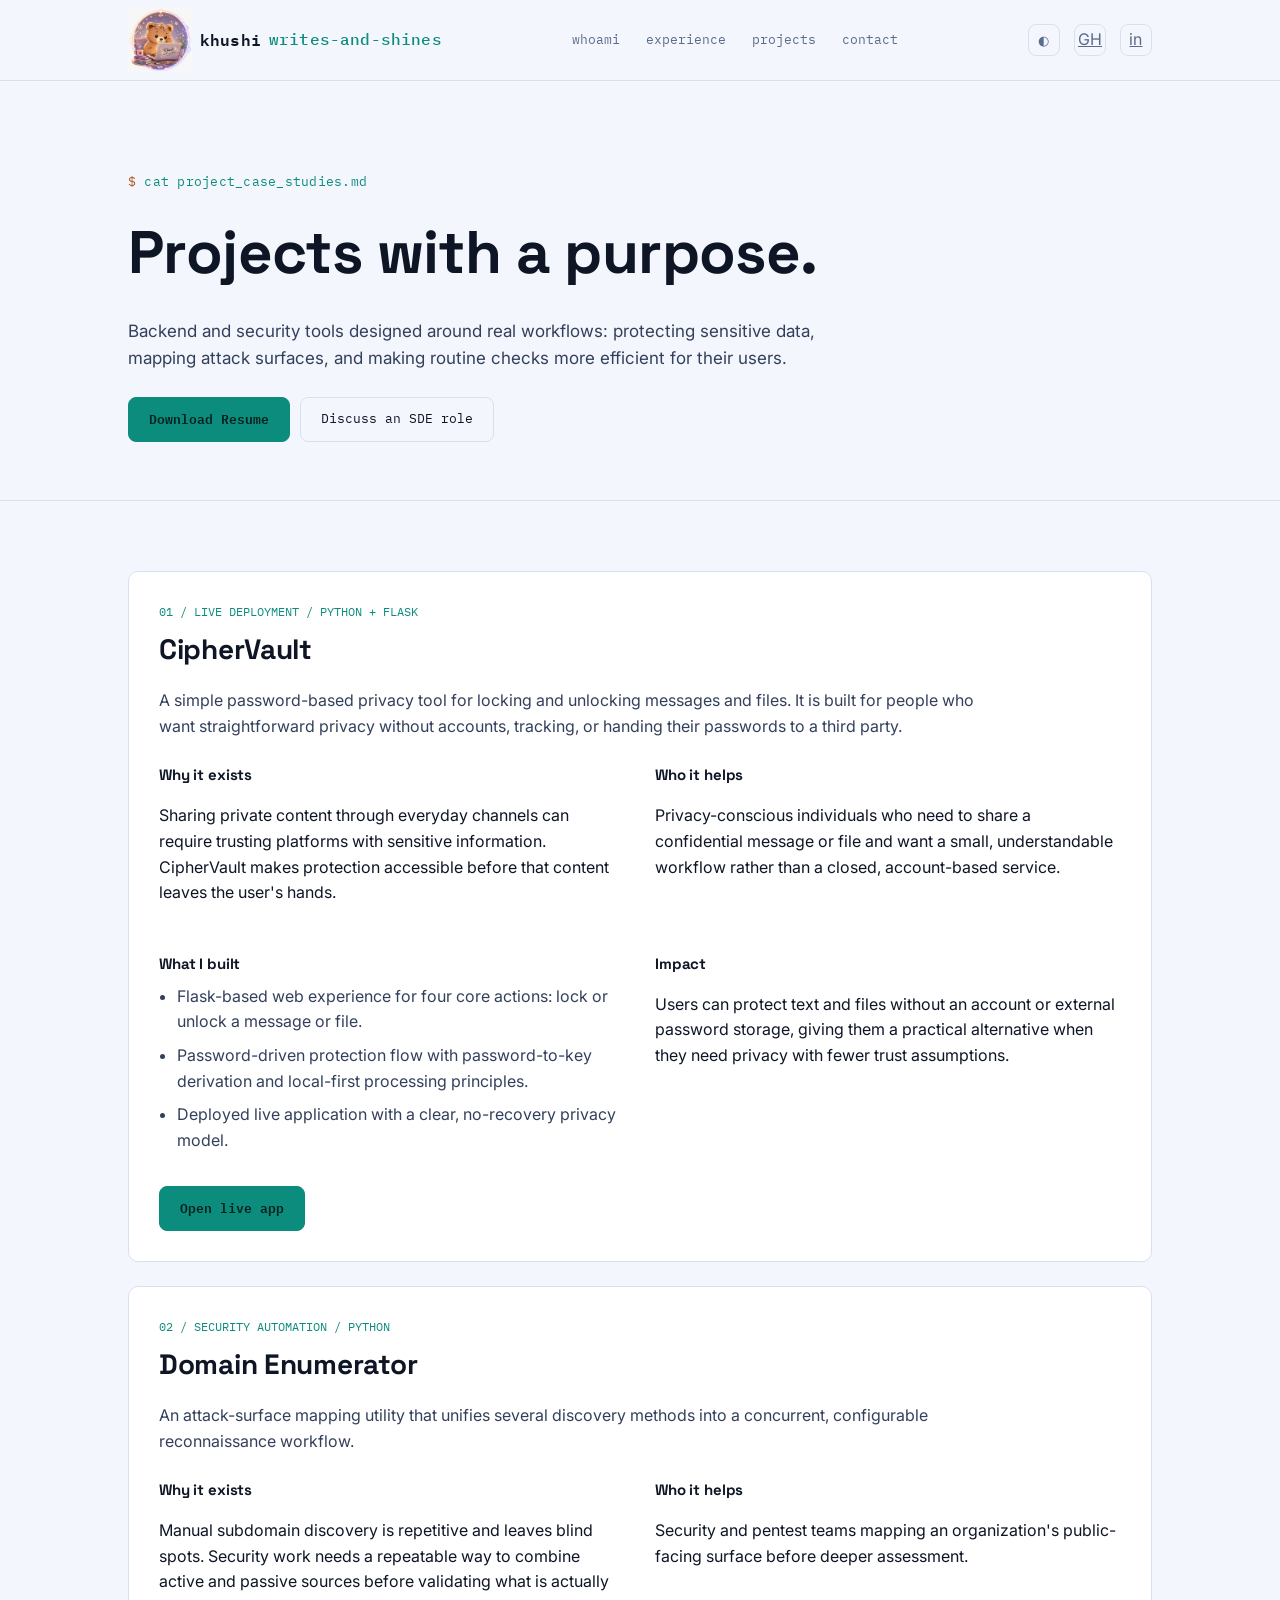
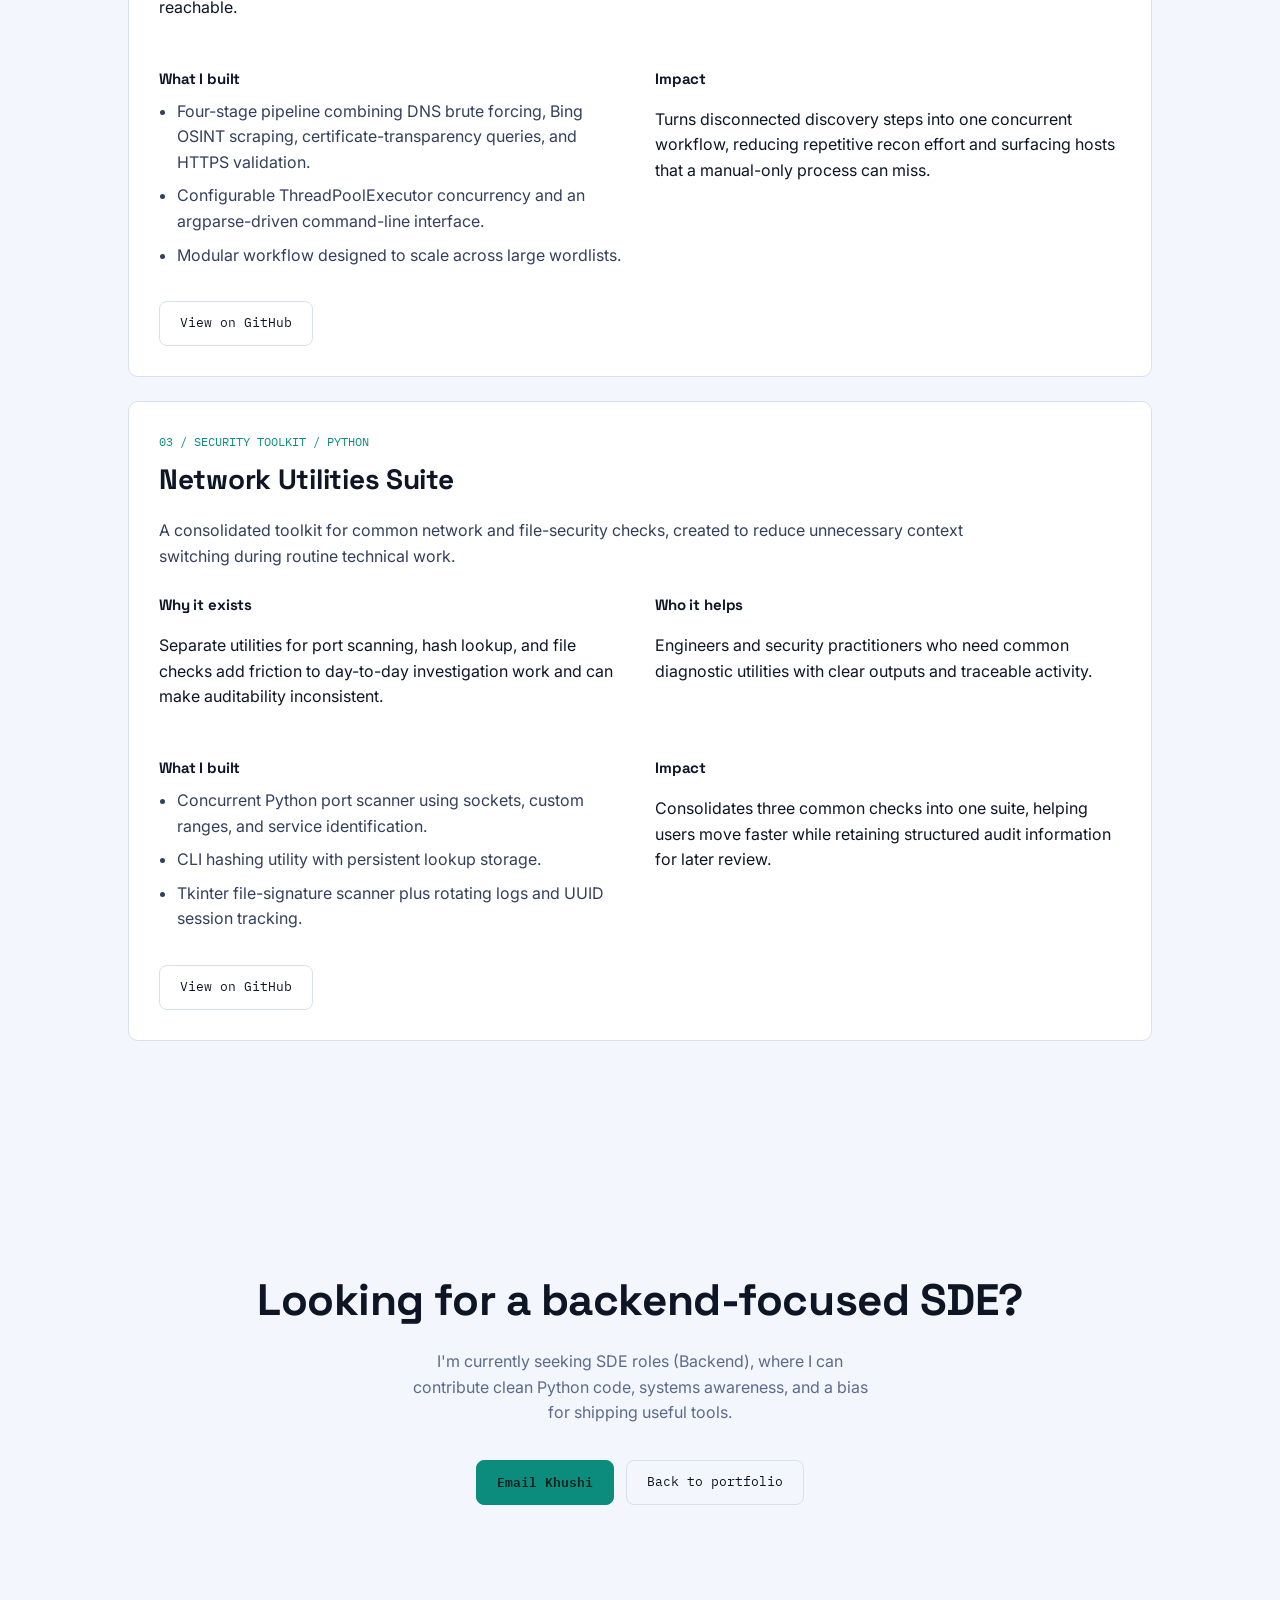
==== projects.html @ d2b07496 "updated my introduction and graduation status , added projects page with more details" ====
<!DOCTYPE html>
<html lang="en">
<head>
  <meta charset="UTF-8">
  <meta name="viewport" content="width=device-width, initial-scale=1.0">
  <meta name="description" content="Detailed project case studies by Khushi Dhankhar, backend software developer.">
  <title>Projects | Khushi Dhankhar</title>
  <link rel="icon" type="image/png" href="assets/icons/favicon4.png">
  <link rel="preconnect" href="https://fonts.googleapis.com">
  <link rel="preconnect" href="https://fonts.gstatic.com" crossorigin>
  <link href="https://fonts.googleapis.com/css2?family=Space+Grotesk:wght@500;600;700&family=IBM+Plex+Mono:wght@400;500;600&family=Inter:wght@400;500;600;700&display=swap" rel="stylesheet">
  <link rel="stylesheet" href="css/variables.css">
  <link rel="stylesheet" href="css/header.css">
  <link rel="stylesheet" href="css/hero.css">
  <link rel="stylesheet" href="css/projects.css">
  <link rel="stylesheet" href="css/footer.css">
  <link rel="stylesheet" href="css/impact.css">
</head>
<body>
  <canvas id="netbg"></canvas>
  <header class="site">
    <div class="wrap">
      <a href="index.html" class="logo"><img src="assets/icons/favicon4.png" alt="Khushi Writes and Shines logo" class="logo-mark">khushi<span class="logo-accent">Writes-And-Shines</span></a>
      <nav class="links" aria-label="Primary navigation">
        <a href="index.html#about">whoami</a><a href="index.html#experience">experience</a><a href="projects.html">projects</a><a href="index.html#contact">contact</a>
      </nav>
      <nav class="icons" aria-label="External links">
        <button id="themeToggle" class="theme-toggle" aria-label="Switch theme" aria-pressed="false">◐</button>
        <a href="https://github.com/KhushiDhankhar" target="_blank" rel="noopener" aria-label="GitHub">GH</a>
        <a href="https://linkedin.com/in/khushi-dhankhar-20130525a/" target="_blank" rel="noopener" aria-label="LinkedIn">in</a>
      </nav>
    </div>
  </header>

  <main>
    <section class="projects-hero">
      <div class="wrap">
        <div class="eyebrow">cat project_case_studies.md</div>
        <h1>Projects with a purpose.</h1>
        <p>Backend and security tools designed around real workflows: protecting sensitive data, mapping attack surfaces, and making routine checks more efficient for their users.</p>
        <div class="project-actions"><a class="btn primary" href="assets/Khushi_Dhankhar_Resume.pdf" target="_blank" rel="noopener">Download Resume</a><a class="btn" href="index.html#contact">Discuss an SDE role</a></div>
      </div>
    </section>

    <section class="project-list">
      <div class="wrap">
        <article class="project-detail" id="ciphervault">
          <div class="project-kicker">01 / LIVE DEPLOYMENT / PYTHON + FLASK</div>
          <h2>CipherVault</h2>
          <p>A simple password-based privacy tool for locking and unlocking messages and files. It is built for people who want straightforward privacy without accounts, tracking, or handing their passwords to a third party.</p>
          <div class="project-detail-grid">
            <div><h3>Why it exists</h3><p>Sharing private content through everyday channels can require trusting platforms with sensitive information. CipherVault makes protection accessible before that content leaves the user&apos;s hands.</p></div>
            <div><h3>Who it helps</h3><p>Privacy-conscious individuals who need to share a confidential message or file and want a small, understandable workflow rather than a closed, account-based service.</p></div>
            <div><h3>What I built</h3><ul><li>Flask-based web experience for four core actions: lock or unlock a message or file.</li><li>Password-driven protection flow with password-to-key derivation and local-first processing principles.</li><li>Deployed live application with a clear, no-recovery privacy model.</li></ul></div>
            <div><h3>Impact</h3><p>Users can protect text and files without an account or external password storage, giving them a practical alternative when they need privacy with fewer trust assumptions.</p></div>
          </div>
          <div class="project-actions"><a class="btn primary" href="https://ciphervault-55jh.onrender.com/" target="_blank" rel="noopener">Open live app</a></div>
        </article>

        <article class="project-detail" id="domain-enumerator">
          <div class="project-kicker">02 / SECURITY AUTOMATION / PYTHON</div>
          <h2>Domain Enumerator</h2>
          <p>An attack-surface mapping utility that unifies several discovery methods into a concurrent, configurable reconnaissance workflow.</p>
          <div class="project-detail-grid">
            <div><h3>Why it exists</h3><p>Manual subdomain discovery is repetitive and leaves blind spots. Security work needs a repeatable way to combine active and passive sources before validating what is actually reachable.</p></div>
            <div><h3>Who it helps</h3><p>Security and pentest teams mapping an organization&apos;s public-facing surface before deeper assessment.</p></div>
            <div><h3>What I built</h3><ul><li>Four-stage pipeline combining DNS brute forcing, Bing OSINT scraping, certificate-transparency queries, and HTTPS validation.</li><li>Configurable ThreadPoolExecutor concurrency and an argparse-driven command-line interface.</li><li>Modular workflow designed to scale across large wordlists.</li></ul></div>
            <div><h3>Impact</h3><p>Turns disconnected discovery steps into one concurrent workflow, reducing repetitive recon effort and surfacing hosts that a manual-only process can miss.</p></div>
          </div>
          <div class="project-actions"><a class="btn" href="https://github.com/KhushiDhankhar/subdomain-enumerator" target="_blank" rel="noopener">View on GitHub</a></div>
        </article>

        <article class="project-detail" id="network-utilities">
          <div class="project-kicker">03 / SECURITY TOOLKIT / PYTHON</div>
          <h2>Network Utilities Suite</h2>
          <p>A consolidated toolkit for common network and file-security checks, created to reduce unnecessary context switching during routine technical work.</p>
          <div class="project-detail-grid">
            <div><h3>Why it exists</h3><p>Separate utilities for port scanning, hash lookup, and file checks add friction to day-to-day investigation work and can make auditability inconsistent.</p></div>
            <div><h3>Who it helps</h3><p>Engineers and security practitioners who need common diagnostic utilities with clear outputs and traceable activity.</p></div>
            <div><h3>What I built</h3><ul><li>Concurrent Python port scanner using sockets, custom ranges, and service identification.</li><li>CLI hashing utility with persistent lookup storage.</li><li>Tkinter file-signature scanner plus rotating logs and UUID session tracking.</li></ul></div>
            <div><h3>Impact</h3><p>Consolidates three common checks into one suite, helping users move faster while retaining structured audit information for later review.</p></div>
          </div>
          <div class="project-actions"><a class="btn" href="https://github.com/KhushiDhankhar/network-utilitity-tools" target="_blank" rel="noopener">View on GitHub</a></div>
        </article>
      </div>
    </section>
  </main>

  <footer id="contact"><div class="wrap"><h2>Looking for a backend-focused SDE?</h2><p class="sub">I&apos;m currently seeking SDE roles (Backend), where I can contribute clean Python code, systems awareness, and a bias for shipping useful tools.</p><div class="contact-row"><a class="btn primary" href="mailto:dhankharkhushi04@gmail.com">Email Khushi</a><a class="btn" href="index.html">Back to portfolio</a></div></div></footer>
  <script src="js/projects-page.js"></script>
</body>
</html>
---- css/variables.css ----
:root{
    --ink:#0A0F1C;
    --panel:#101A2E;
    --panel-2:#0D1626;
    --line:#223154;
    --text:#E9EDF5;
    --muted:#8A97B5;
    --signal:#4FD1C5;
    --amber:#F2A65A;
    --body-text:#C7D0E4;
    --header-bg:rgba(10,15,28,0.82);
    --radius:10px;
    --maxw:1080px;

    /* terminal always stays dark regardless of page theme — real terminals do */
    --term-bg:#101A2E;
    --term-bg2:#0D1626;
    --term-border:#223154;
    --term-text:#C7D0E4;
    --term-muted:#8A97B5;
    --term-signal:#4FD1C5;
  }

  html[data-theme="light"]{
    --ink:#F3F6FC;
    --panel:#FFFFFF;
    --panel-2:#EAF0F9;
    --line:#D7E0EF;
    --text:#0E1626;
    --muted:#5B6B8C;
    --signal:#0C8C7D;
    --amber:#B15A24;
    --body-text:#33405C;
    --header-bg:rgba(243,246,252,0.86);
  }

  body{transition:background-color .35s ease, color .35s ease;}
  header.site, .terminal, .stat-panel, .skill-card, .proj-card, .edu-card, .btn, .chip, .proj-tags span{
    transition:background-color .35s ease, border-color .35s ease, color .35s ease;
  }

  *{box-sizing:border-box;}
  html{scroll-behavior:smooth;}
  body{
    margin:0;
    background:var(--ink);
    color:var(--text);
    font-family:'Inter', sans-serif;
    line-height:1.6;
    -webkit-font-smoothing:antialiased;
  }
  ::selection{background:var(--signal); color:#06201D;}

  a{color:inherit;}
  a:focus-visible, button:focus-visible{
    outline:2px solid var(--signal);
    outline-offset:3px;
    border-radius:4px;
  }

  h1,h2,h3{font-family:'Space Grotesk', sans-serif; margin:0; letter-spacing:-0.01em;}
  .mono{font-family:'IBM Plex Mono', monospace;}

  .wrap{max-width:var(--maxw); margin:0 auto; padding:0 28px;}

  /* ---------- ambient network background ---------- */
  #netbg{
    position:fixed; inset:0; z-index:0; pointer-events:none;
    opacity:0.35;
  }
---- css/header.css ----
/* ---------- sticky header ---------- */
  header.site{
    position:sticky; top:0; z-index:50;
    background:var(--header-bg);
    backdrop-filter:blur(10px);
    border-bottom:1px solid var(--line);
  }
  header.site .wrap{
    display:flex; align-items:center; justify-content:space-between;
    height:80px;
  }
  .logo{
    font-family:'IBM Plex Mono', monospace;
    font-weight:600; font-size:16px; letter-spacing:0.01em;
    color:var(--text); text-decoration:none;
    display:flex; align-items:center; gap:8px;
    text-transform:lowercase;
  }
  .logo-accent{
    color:var(--signal); font-weight:500;
  }
  .logo-mark{
    width:64px; height:64px; color:var(--amber); flex-shrink:0;
    animation:sparkle 3.2s ease-in-out infinite;
    transform-origin:center;
  }
  @keyframes sparkle{
    0%, 100%{opacity:1; transform:scale(1) rotate(0deg);}
    50%{opacity:0.75; transform:scale(0.88) rotate(8deg);}
  }
  nav.links{display:flex; gap:26px; align-items:center;}
  nav.links a{
    font-family:'IBM Plex Mono', monospace;
    font-size:13px; color:var(--muted); text-decoration:none;
    transition:color .2s ease;
  }
  nav.links a:hover{color:var(--signal);}
  nav.icons{display:flex; gap:14px;}
  nav.icons a{
    width:32px; height:32px; display:flex; align-items:center; justify-content:center;
    border:1px solid var(--line); border-radius:8px; color:var(--muted);
    transition:all .2s ease;
  }
  nav.icons a:hover{color:var(--signal); border-color:var(--signal);}
  nav.icons svg{width:15px; height:15px;}

  .theme-toggle{
    width:32px; height:32px; display:flex; align-items:center; justify-content:center;
    border:1px solid var(--line); border-radius:8px; color:var(--muted);
    background:transparent; cursor:pointer; transition:all .2s ease;
    padding:0;
  }
  .theme-toggle:hover{color:var(--signal); border-color:var(--signal);}
  .theme-toggle svg{width:15px; height:15px;}
  .theme-toggle .icon-sun{display:none;}
  html[data-theme="light"] .theme-toggle .icon-sun{display:block;}
  html[data-theme="light"] .theme-toggle .icon-moon{display:none;}

  @media(max-width:720px){
    nav.links{display:none;}
  }
---- css/hero.css ----
/* ---------- hero ---------- */
  .hero{
    position:relative; z-index:1;
    min-height:calc(100vh - 60px);
    display:flex; flex-direction:column; align-items:center; justify-content:center;
    padding:42px 28px 32px;
    text-align:center;
  }

  .terminal{
    width:100%; max-width:620px;
    background:var(--term-bg);
    border:1px solid var(--term-border);
    border-radius:var(--radius);
    box-shadow:0 30px 80px -20px rgba(0,0,0,0.5);
    text-align:left;
    overflow:hidden;
  }
  .terminal-bar{
    display:flex; align-items:center; gap:8px;
    padding:10px 14px;
    border-bottom:1px solid var(--term-border);
    background:var(--term-bg2);
  }
  .dot{width:10px; height:10px; border-radius:50%;}
  .dot.r{background:#EB5757;} .dot.y{background:#F2A65A;} .dot.g{background:#4FD1C5;}
  .terminal-title{
    margin-left:8px; font-family:'IBM Plex Mono', monospace; font-size:12px; color:var(--term-muted);
  }
  .terminal-body{
    padding:20px 18px 22px;
    font-family:'IBM Plex Mono', monospace;
    font-size:13.5px;
    color:var(--term-text);
    min-height:210px;
  }
  .terminal-body .line{margin:0 0 6px; white-space:pre-wrap; word-break:break-word;}
  .terminal-body .prompt{color:var(--term-signal);}
  .terminal-body .ok{color:var(--term-signal);}
  .terminal-body .dim{color:var(--term-muted);}
  .cursor{
    display:inline-block; width:7px; height:14px; background:var(--term-signal);
    margin-left:2px; vertical-align:middle;
    animation:blink 1s steps(1) infinite;
  }
  @keyframes blink{50%{opacity:0;}}

  .hero-name{
    margin-top:20px;
    font-size:clamp(34px, 6vw, 58px);
    font-weight:700;
    opacity:0; transform:translateY(10px);
  }
  .hero-role{
    margin-top:10px;
    font-family:'IBM Plex Mono', monospace;
    font-size:clamp(13px, 2vw, 16px);
    color:var(--signal);
    opacity:0; transform:translateY(10px);
  }
  .hero-loc{
    margin-top:8px; color:var(--muted); font-size:14px;
    opacity:0; transform:translateY(10px);
  }
  .hero-cta{
    margin-top:30px;
    display:flex; gap:14px; flex-wrap:wrap; justify-content:center;
    opacity:0; transform:translateY(10px);
  }
  .btn{
    font-family:'IBM Plex Mono', monospace; font-size:13px;
    padding:11px 20px; border-radius:8px;
    text-decoration:none;
    border:1px solid var(--line);
    color:var(--text);
    transition:all .2s ease;
    display:inline-flex; align-items:center; gap:8px;
  }
  .btn.primary{background:var(--signal); color:#06201D; border-color:var(--signal); font-weight:600;}
  .btn.primary:hover{background:#68e3d8;}
  .btn:not(.primary):hover{border-color:var(--signal); color:var(--signal);}

  .reveal{animation:rise .7s ease forwards;}
  @keyframes rise{to{opacity:1; transform:translateY(0);}}

  .scroll-cue{
    margin-top:56px; color:var(--muted); font-size:11px;
    font-family:'IBM Plex Mono', monospace; letter-spacing:0.15em;
    display:flex; flex-direction:column; align-items:center; gap:8px;
    opacity:0;
  }
  .scroll-cue .bar{width:1px; height:26px; background:var(--line); position:relative; overflow:hidden;}
  .scroll-cue .bar::after{
    content:''; position:absolute; top:-100%; left:0; width:100%; height:100%;
    background:var(--signal); animation:drop 1.8s ease-in-out infinite;
  }
  @keyframes drop{ to{top:100%;} }

  /* ---------- sections ---------- */
  section{
    position:relative; z-index:1;
    padding:100px 0;
    border-bottom:1px solid var(--line);
  }
  section:last-of-type{border-bottom:none;}

  .eyebrow{
    font-family:'IBM Plex Mono', monospace;
    font-size:12.5px; color:var(--signal);
    letter-spacing:0.02em;
    margin-bottom:14px;
    display:flex; align-items:center; gap:8px;
  }
  .eyebrow::before{content:'$'; color:var(--amber);}
  h2.sec-title{font-size:clamp(26px,4vw,36px); margin-bottom:28px;}

  .fade-up{opacity:0; transform:translateY(24px); transition:opacity .7s ease, transform .7s ease;}
  .fade-up.in{opacity:1; transform:translateY(0);}
---- css/projects.css ----
/* projects */
  .proj-grid{display:grid; grid-template-columns:repeat(auto-fit, minmax(280px,1fr)); gap:20px;}
  .proj-card{
    background:var(--panel); border:1px solid var(--line); border-radius:var(--radius);
    padding:22px; display:flex; flex-direction:column; gap:12px;
    transition:border-color .2s ease, transform .2s ease;
  }
  .proj-card:hover{border-color:var(--signal); transform:translateY(-3px);}
  .proj-top{display:flex; justify-content:space-between; align-items:flex-start; gap:10px;}
  .proj-title{font-size:16.5px; font-weight:600;}
  .proj-link{
    width:30px; height:30px; flex-shrink:0; border:1px solid var(--line); border-radius:7px;
    display:flex; align-items:center; justify-content:center; color:var(--muted);
    transition:all .2s ease;
  }
  .proj-card:hover .proj-link{color:var(--signal); border-color:var(--signal);}
  .proj-link svg{width:14px; height:14px;}
  .proj-desc{color:var(--body-text); font-size:14px; flex-grow:1;}
  .proj-tags{display:flex; flex-wrap:wrap; gap:6px;}
  .proj-tags span{
    font-family:'IBM Plex Mono', monospace; font-size:11px; color:var(--signal);
    background:rgba(79,209,197,0.08); border:1px solid rgba(79,209,197,0.25);
    padding:4px 8px; border-radius:5px;
  }
---- css/footer.css ----
/* footer / contact */
  footer{
    position:relative; z-index:1;
    padding:100px 0 60px; text-align:center;
  }

  footer h2{
    font-size:clamp(28px,5vw,44px); 
    margin-bottom:14px;
  }
  footer p.sub{
    color:var(--muted); 
    max-width:480px;
    margin:0 auto 34px;
    }

  .contact-row{
    display:flex; 
    flex-wrap:wrap;
    gap:12px; 
    justify-content:center;
    margin-bottom:50px;
  }
  
  .foot-bottom{
    border-top:1px solid var(--line); padding-top:24px; margin-top:20px;
    display:flex; flex-wrap:wrap; gap:12px; justify-content:space-between; align-items:center;
    font-family:'IBM Plex Mono', monospace; font-size:12px; color:var(--muted);
  }

  @media(prefers-reduced-motion: reduce){
    *{animation-duration:0.01ms !important; animation-iteration-count:1 !important; transition-duration:0.01ms !important; scroll-behavior:auto !important;}
  }
---- css/impact.css ----
.why-hire-section{padding-top:80px;padding-bottom:80px}
.why-grid{display:grid;grid-template-columns:repeat(3,1fr);gap:20px}
.why-card{background:var(--panel);border:1px solid var(--line);border-radius:var(--radius);padding:24px}
.why-card h3{font-size:18px;margin:12px 0 8px}.why-card p,.section-intro{color:var(--body-text)}
.why-num{font-family:'IBM Plex Mono',monospace;color:var(--signal);font-size:13px}
.section-intro{max-width:760px;margin:-10px 0 28px}
.impact-line{font-size:13px;color:var(--body-text);padding:10px 12px;border-left:2px solid var(--signal);background:rgba(79,209,197,.06);margin:0}
.impact-line strong{color:var(--signal)}.featured-project{border-color:rgba(79,209,197,.55)}
.live-badge{font-family:'IBM Plex Mono',monospace;font-size:10px;letter-spacing:.05em;color:var(--signal);border:1px solid rgba(79,209,197,.35);border-radius:4px;padding:3px 5px;vertical-align:middle}
.detail-link{font-family:'IBM Plex Mono',monospace;font-size:12px;color:var(--signal);text-decoration:none;margin-top:auto}.detail-link:hover{text-decoration:underline}
.projects-hero{position:relative;z-index:1;padding:90px 0 58px;border-bottom:1px solid var(--line)}.projects-hero h1{font-size:clamp(36px,6vw,60px);margin-bottom:14px}.projects-hero p{max-width:720px;color:var(--body-text);font-size:17px}
.project-list{position:relative;z-index:1;padding:70px 0 100px}.project-detail{background:var(--panel);border:1px solid var(--line);border-radius:var(--radius);padding:30px;margin-bottom:24px;scroll-margin-top:100px}.project-detail h2{font-size:28px;margin:6px 0 10px}.project-detail>p{color:var(--body-text);max-width:850px}
.project-kicker{font-family:'IBM Plex Mono',monospace;color:var(--signal);font-size:12px}.project-detail-grid{display:grid;grid-template-columns:1fr 1fr;gap:30px;margin-top:24px}.project-detail h3{font-size:15px;margin:0 0 8px}.project-detail ul{margin:0;padding-left:18px;color:var(--body-text)}.project-detail li{margin-bottom:8px}.project-actions{display:flex;flex-wrap:wrap;gap:10px;margin-top:25px}
@media(max-width:800px){.why-grid,.project-detail-grid{grid-template-columns:1fr}}
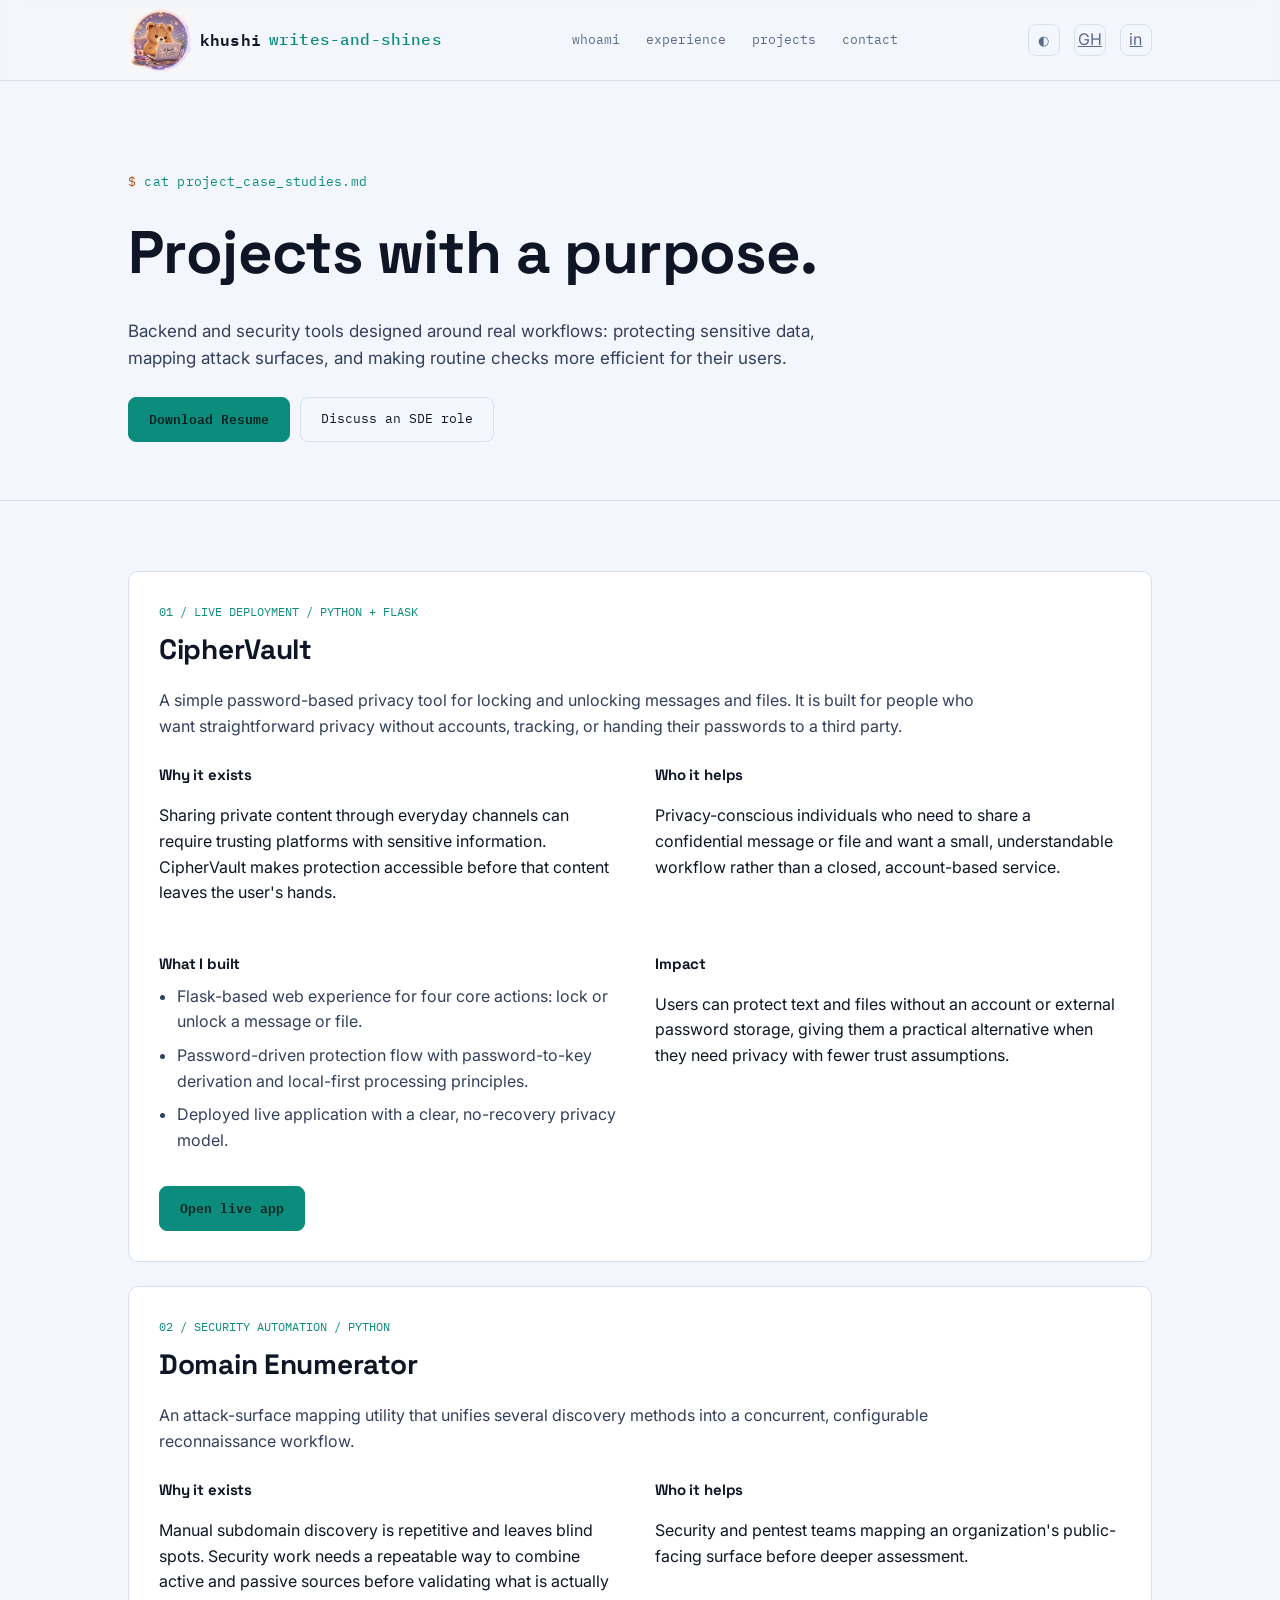
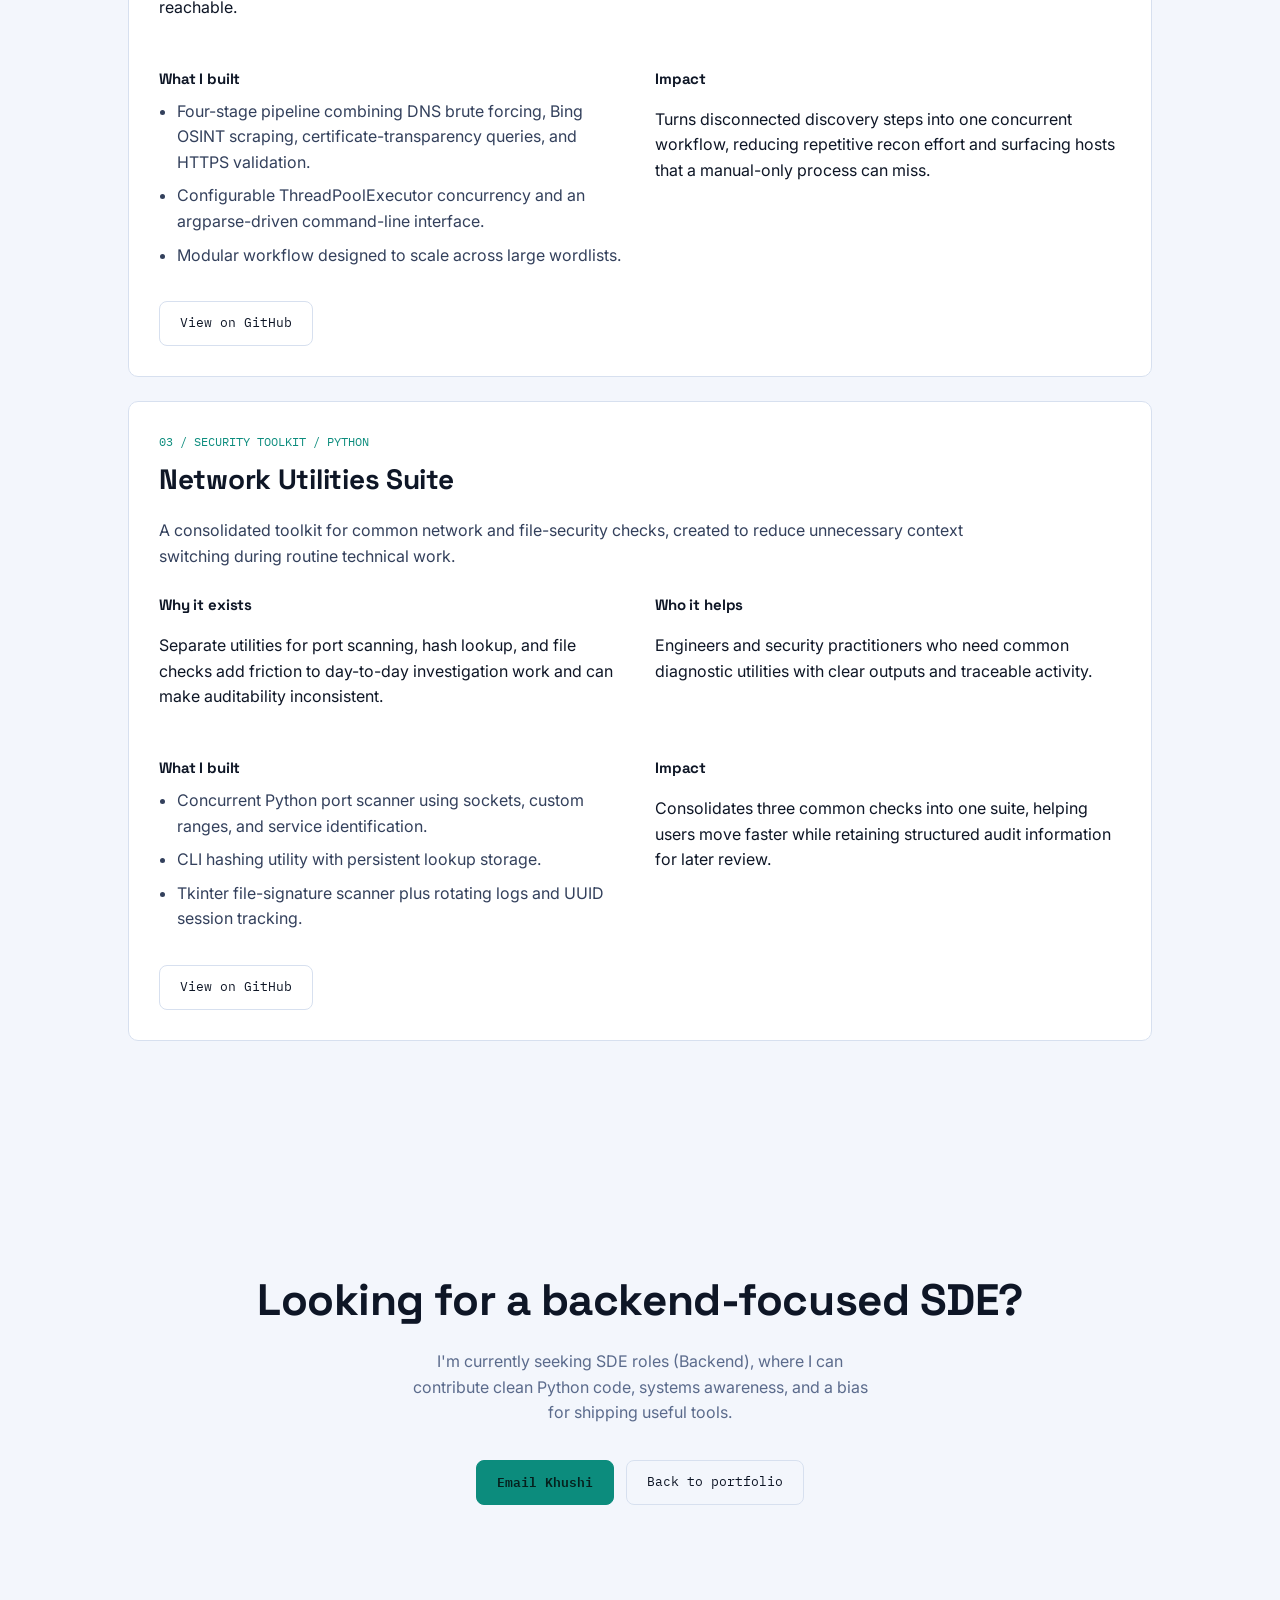
==== commit a70b65c2: "made the website responsive" ====
--- a/projects.html
+++ b/projects.html
@@ -15,6 +15,7 @@
   <link rel="stylesheet" href="css/projects.css">
   <link rel="stylesheet" href="css/footer.css">
   <link rel="stylesheet" href="css/impact.css">
+  <link rel="stylesheet" href="css/responsive.css">
 </head>
 <body>
   <canvas id="netbg"></canvas>
@@ -38,7 +39,7 @@
         <div class="eyebrow">cat project_case_studies.md</div>
         <h1>Projects with a purpose.</h1>
         <p>Backend and security tools designed around real workflows: protecting sensitive data, mapping attack surfaces, and making routine checks more efficient for their users.</p>
-        <div class="project-actions"><a class="btn primary" href="assets/Khushi_Dhankhar_Resume.pdf" target="_blank" rel="noopener">Download Resume</a><a class="btn" href="index.html#contact">Discuss an SDE role</a></div>
+        <div class="project-actions"><a class="btn primary" href="assets/Khushi_Dhankhar_Resume_ATS.pdf" target="_blank" rel="noopener">Download Resume</a><a class="btn" href="index.html#contact">Discuss an SDE role</a></div>
       </div>
     </section>
 
--- a/css/impact.css
+++ b/css/impact.css
@@ -1,4 +1,9 @@
 .why-hire-section{padding-top:80px;padding-bottom:80px}
+.leetcode-spotlight{margin-top:28px;background:var(--panel);border:1px solid var(--line);border-radius:var(--radius);padding:26px;display:grid;grid-template-columns:1fr 1.1fr auto;gap:28px;align-items:center}
+.leetcode-spotlight .eyebrow{margin-bottom:6px}.leetcode-spotlight h3{font-size:24px;margin-bottom:6px}.leetcode-spotlight p{margin:0;color:var(--body-text);font-size:14px}
+.leetcode-chart{min-width:0}.chart-label{display:flex;justify-content:space-between;gap:12px;font-family:'IBM Plex Mono',monospace;font-size:12px;color:var(--muted);margin-bottom:8px}.chart-label strong{color:var(--signal);font-size:18px}
+.chart-track{height:18px;border:1px solid var(--line);background:var(--panel-2);padding:3px}.chart-fill{display:block;width:100%;height:100%;background:var(--signal);box-shadow:0 0 18px rgba(79,209,197,.32)}
+.chart-axis{display:flex;justify-content:space-between;margin-top:6px;font-family:'IBM Plex Mono',monospace;font-size:11px;color:var(--muted)}
 .why-grid{display:grid;grid-template-columns:repeat(3,1fr);gap:20px}
 .why-card{background:var(--panel);border:1px solid var(--line);border-radius:var(--radius);padding:24px}
 .why-card h3{font-size:18px;margin:12px 0 8px}.why-card p,.section-intro{color:var(--body-text)}
@@ -11,4 +16,5 @@
 .projects-hero{position:relative;z-index:1;padding:90px 0 58px;border-bottom:1px solid var(--line)}.projects-hero h1{font-size:clamp(36px,6vw,60px);margin-bottom:14px}.projects-hero p{max-width:720px;color:var(--body-text);font-size:17px}
 .project-list{position:relative;z-index:1;padding:70px 0 100px}.project-detail{background:var(--panel);border:1px solid var(--line);border-radius:var(--radius);padding:30px;margin-bottom:24px;scroll-margin-top:100px}.project-detail h2{font-size:28px;margin:6px 0 10px}.project-detail>p{color:var(--body-text);max-width:850px}
 .project-kicker{font-family:'IBM Plex Mono',monospace;color:var(--signal);font-size:12px}.project-detail-grid{display:grid;grid-template-columns:1fr 1fr;gap:30px;margin-top:24px}.project-detail h3{font-size:15px;margin:0 0 8px}.project-detail ul{margin:0;padding-left:18px;color:var(--body-text)}.project-detail li{margin-bottom:8px}.project-actions{display:flex;flex-wrap:wrap;gap:10px;margin-top:25px}
-@media(max-width:800px){.why-grid,.project-detail-grid{grid-template-columns:1fr}}
+main#top{display:flex;flex-direction:column}main#top>.hero{order:0}main#top>#about,main#top>#why-hire{order:1}main#top>#experience{order:2}main#top>#projects{order:3}main#top>#education{order:4}main#top>#skills{order:5}main#top>footer{order:6}
+@media(max-width:800px){.why-grid,.project-detail-grid,.leetcode-spotlight{grid-template-columns:1fr}.leetcode-spotlight{gap:18px}}
--- a/css/responsive.css
+++ b/css/responsive.css
@@ -0,0 +1,60 @@
+@media (max-width: 960px) {
+  nav.links { gap: 16px; }
+  nav.links a { font-size: 12px; }
+  .logo-mark { width: 52px; height: 52px; }
+  header.site .wrap { height: 70px; }
+}
+
+@media (max-width: 760px) {
+  .wrap { padding-left: 20px; padding-right: 20px; }
+  header.site .wrap { height: 64px; }
+  .logo { font-size: 14px; gap: 6px; }
+  .logo-mark { width: 44px; height: 44px; }
+  nav.links { display: none; }
+  nav.icons { gap: 7px; }
+  nav.icons a, .theme-toggle { width: 30px; height: 30px; }
+
+  .hero { min-height: auto; padding: 34px 20px 24px; }
+  .terminal-body { min-height: 180px; padding: 16px 14px 18px; font-size: 12px; }
+  .terminal-title { font-size: 11px; }
+  .hero-name { margin-top: 18px; }
+  .hero-cta { margin-top: 24px; gap: 10px; }
+  .scroll-cue { display: none; }
+
+  section { padding: 68px 0; }
+  .why-hire-section { padding-top: 58px; padding-bottom: 58px; }
+  .projects-hero { padding: 62px 0 40px; }
+  .project-list { padding: 48px 0 72px; }
+  .project-detail { padding: 22px; }
+  .project-detail h2 { font-size: 24px; }
+  .project-actions { margin-top: 20px; }
+
+  .stat-row { gap: 12px; align-items: flex-start; }
+  .stat-row .val { text-align: right; }
+  .leetcode-spotlight { padding: 20px; }
+  .leetcode-spotlight .btn { justify-content: center; }
+  .tl-head { align-items: flex-start; }
+  .tl-date { white-space: normal; }
+  footer { padding: 68px 0 38px; }
+  .foot-bottom { justify-content: center; text-align: center; }
+}
+
+@media (max-width: 480px) {
+  .wrap { padding-left: 16px; padding-right: 16px; }
+  .logo-accent { display: none; }
+  nav.icons a:nth-of-type(1), nav.icons a:nth-of-type(2) { display: none; }
+  .hero-role { font-size: 12px; }
+  .hero-loc { font-size: 13px; }
+  .hero-cta, .contact-row, .project-actions { width: 100%; }
+  .hero-cta .btn, .contact-row .btn, .project-actions .btn { width: 100%; justify-content: center; }
+  .terminal-body { min-height: 168px; font-size: 11px; }
+  .terminal-title { max-width: 190px; overflow: hidden; text-overflow: ellipsis; white-space: nowrap; }
+  section { padding: 54px 0; }
+  h2.sec-title { margin-bottom: 20px; }
+  .proj-card, .edu-card, .skill-card, .why-card { padding: 18px; }
+  .project-detail { padding: 18px; }
+  .chart-axis { font-size: 10px; }
+  .chart-label strong { font-size: 16px; }
+  .tl-role { font-size: 16px; }
+  .tl-item ul { padding-left: 16px; }
+}
